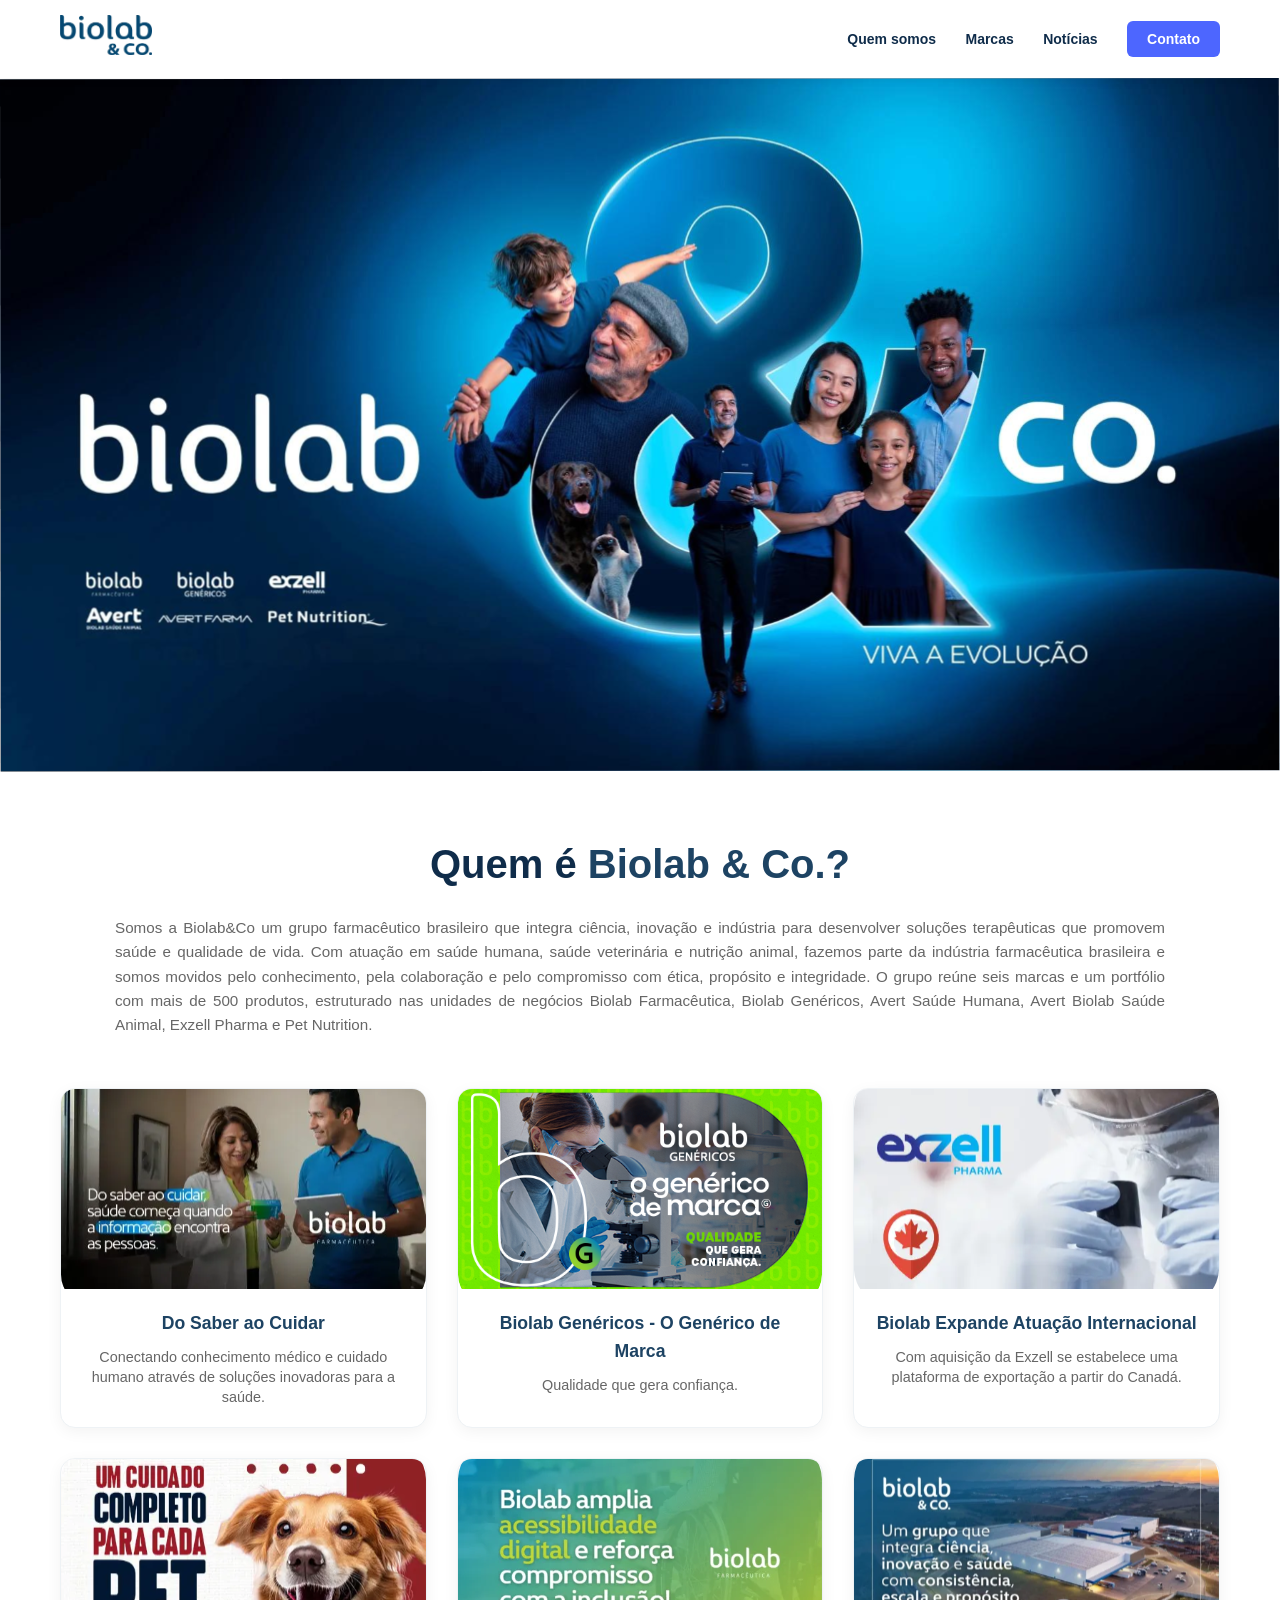
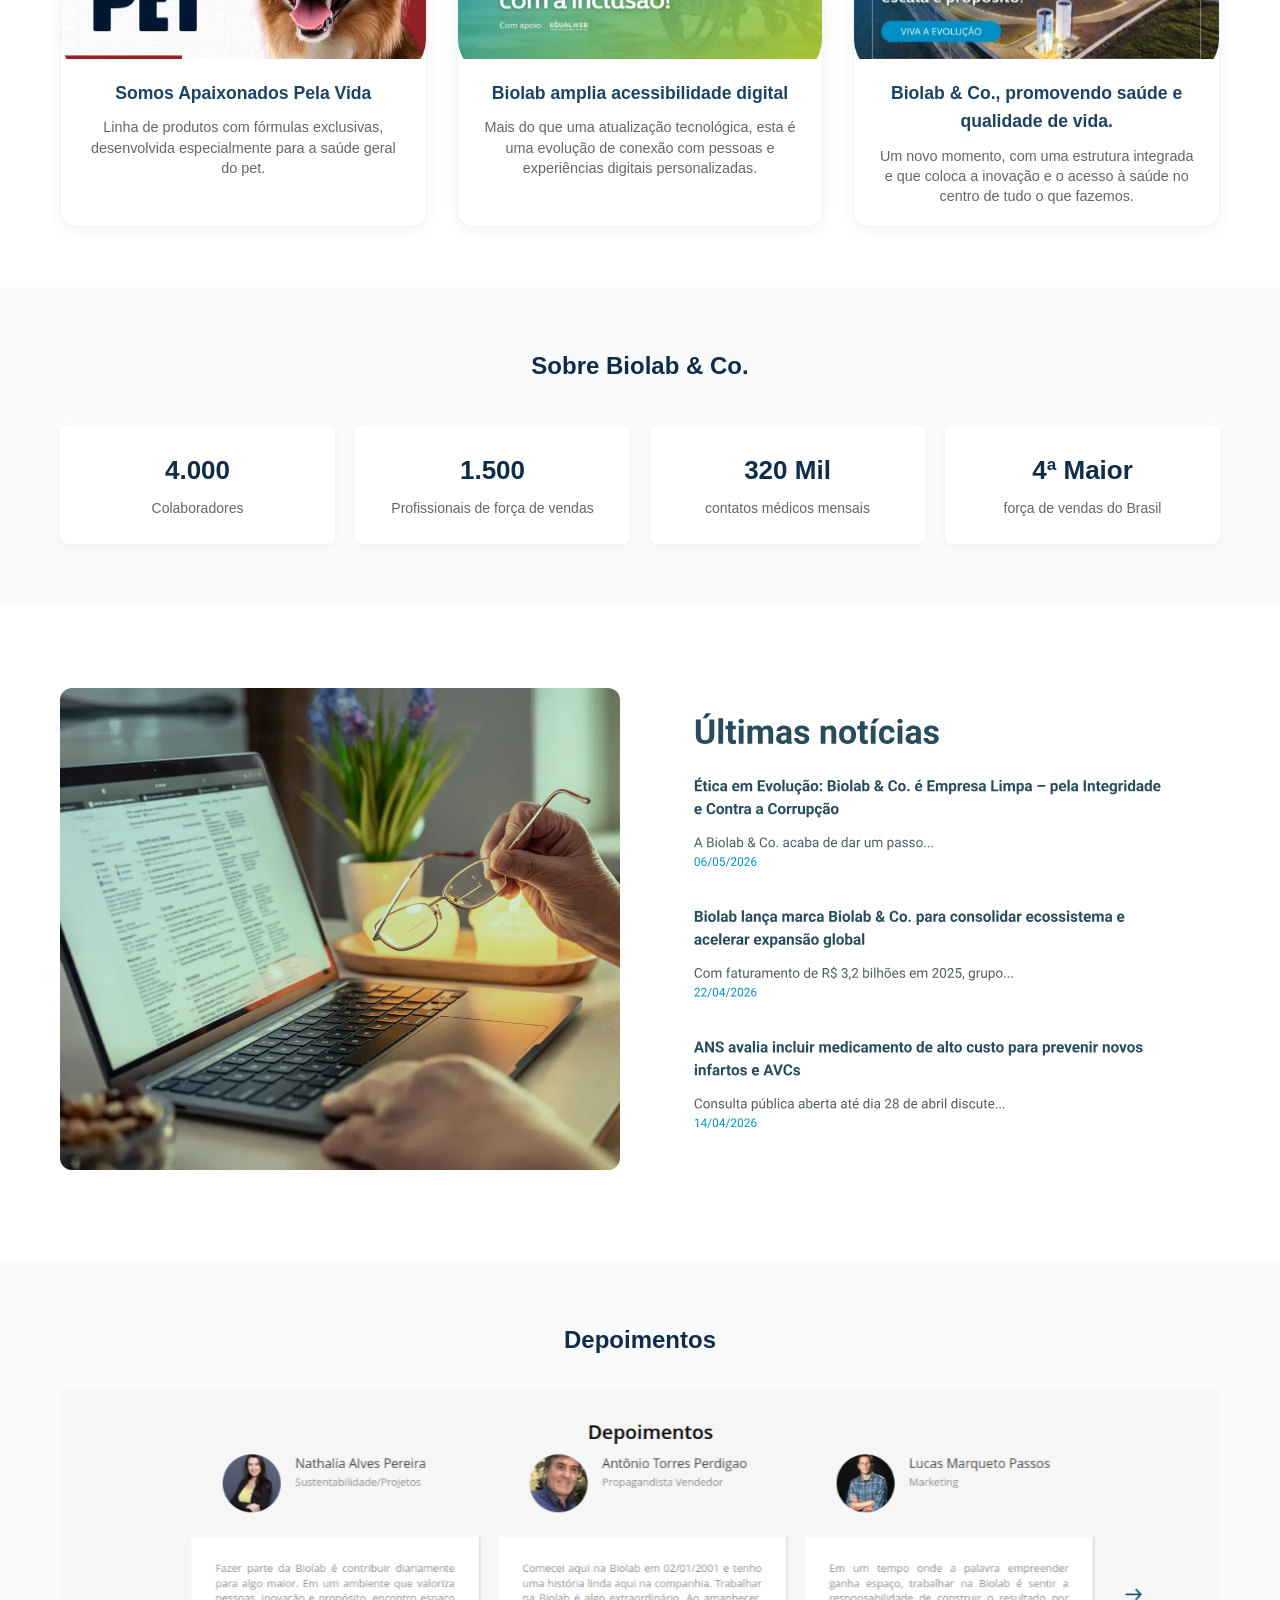
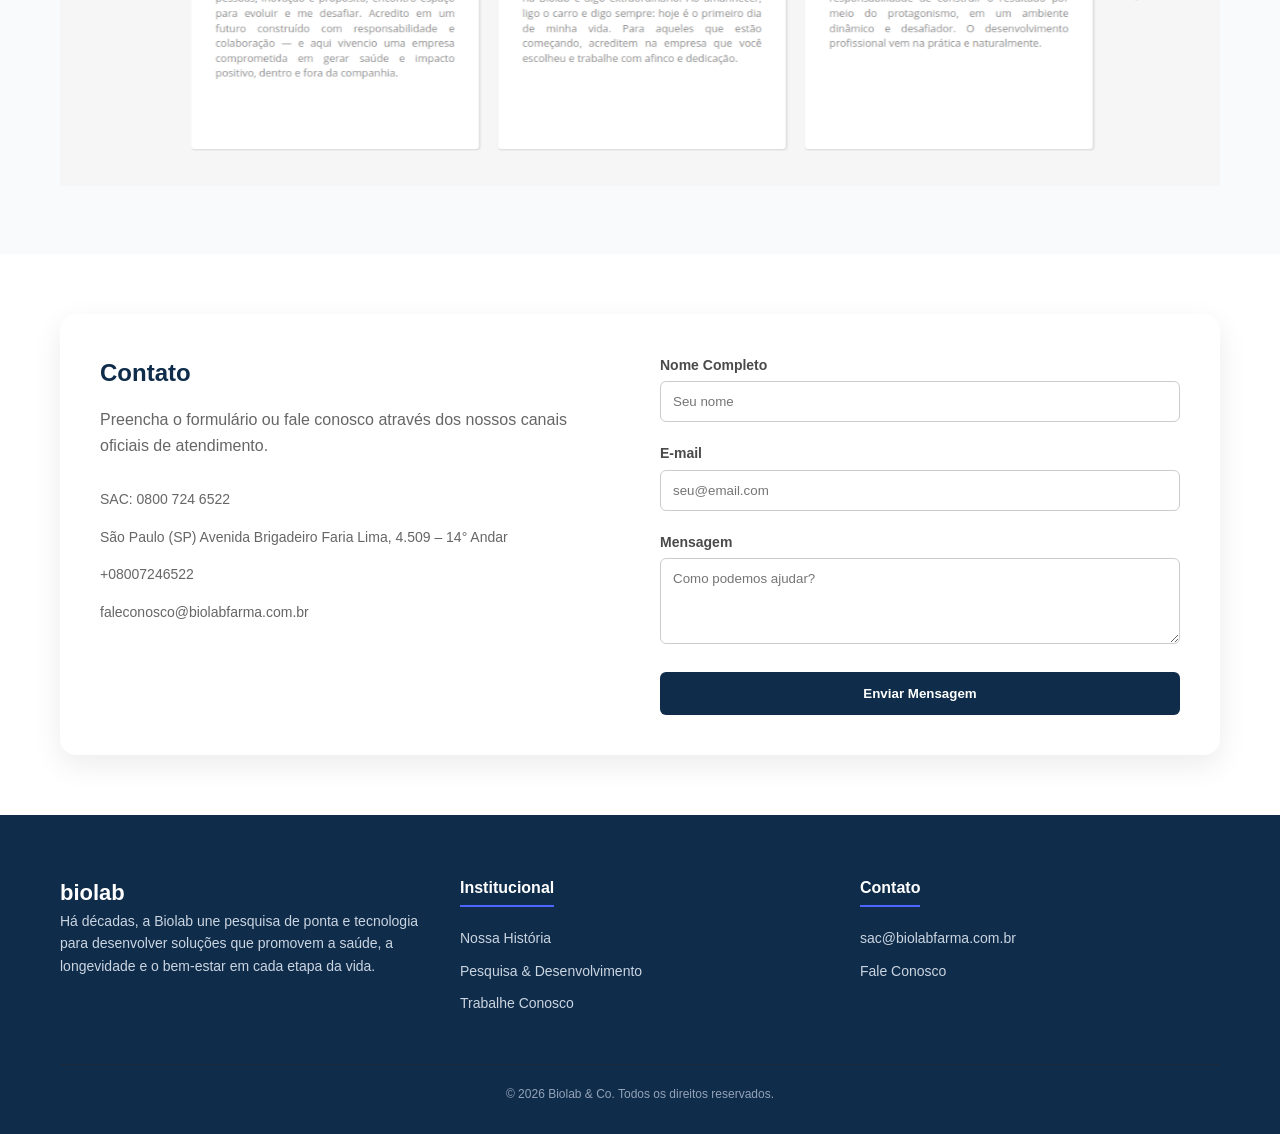
==== landingpageBiolab/index.html @ 8b9d854e "Add files via upload" ====
<!DOCTYPE html>
<html lang="pt-BR">
<head>
    <meta charset="UTF-8">
    <meta name="viewport" content="width=device-width, initial-scale=1.0">
    <title>Biolab & Co. | Viva a Evolução</title>
    <link rel="stylesheet" href="style.css">
</head>
<body>

    <header>
        <div class="container nav-container">
            <div class="logo">
                <img src="./docs/src/assets/image/logobiolab.webp" alt="Logo Biolab">
            </div>
            <nav class="menu">
                <a href="#">Quem somos</a>
                <a href="#">Marcas</a>
                <a href="#">Notícias</a>
                <a href="#" class="btn-contato">Contato</a>
            </nav>
        </div>
    </header>

    <section class="hero">
        <img src="./docs/src/assets/image/Frame.svg" alt="Banner Principal Biolab" class="hero-banner-img">
    </section>

    <section class="quem-somos">
        <div class="container">
            <h2>Quem é <span class="destaque-azul">Biolab & Co.?</span></h2>
            <p class="intro">Somos a Biolab&Co um grupo farmacêutico brasileiro que integra ciência, inovação e indústria para desenvolver soluções terapêuticas que promovem saúde e qualidade de vida. Com atuação em saúde humana, saúde veterinária e nutrição animal, fazemos parte da indústria farmacêutica brasileira e somos movidos pelo conhecimento, pela colaboração e pelo compromisso com ética, propósito e integridade. O grupo reúne seis marcas e um portfólio com mais de 500 produtos, estruturado nas unidades de negócios Biolab Farmacêutica, Biolab Genéricos, Avert Saúde Humana, Avert Biolab Saúde Animal, Exzell Pharma e Pet Nutrition.</p>
            
            <div class="cards-grid">
                <div class="marca-card">
                    <div class="card-img">
                        <img src="./docs/src/assets/image/Cena_.svg" alt="Do Saber ao Cuidar">
                    </div>
                    <div class="marca-info">
                        <h4>Do Saber ao Cuidar</h4>
                        <p>Conectando conhecimento médico e cuidado humano através de soluções inovadoras para a saúde.</p>
                    </div>
                </div>

                <div class="marca-card">
                    <div class="card-img">
                        <img src="./docs/src/assets/image/Banner Carrossel Biolab Genéricos - O Genérico de Marca.svg" alt="Biolab Genéricos">
                    </div>
                    <div class="marca-info">
                        <h4>Biolab Genéricos - O Genérico de Marca</h4>
                        <p>Qualidade que gera confiança.</p>
                    </div>
                </div>

                <div class="marca-card">
                    <div class="card-img">
                        <img src="./docs/src/assets/image/image 7.svg" alt="Exzell Pharma">
                    </div>
                    <div class="marca-info">
                        <h4>Biolab Expande Atuação Internacional</h4>
                        <p>Com aquisição da Exzell se estabelece uma plataforma de exportação a partir do Canadá.</p>
                    </div>
                </div>

                <div class="marca-card">
                    <div class="card-img">
                        <img src="./docs/src/assets/image/image 8.svg" alt="Avert Saúde Animal">
                    </div>
                    <div class="marca-info">
                        <h4>Somos Apaixonados Pela Vida</h4>
                        <p>Linha de produtos com fórmulas exclusivas, desenvolvida especialmente para a saúde geral do pet.</p>
                    </div>
                </div>

                <div class="marca-card">
                    <div class="card-img">
                        <img src="./docs/src/assets/image/image 5.svg" alt="Acessibilidade Digital">
                    </div>
                    <div class="marca-info">
                        <h4>Biolab amplia acessibilidade digital</h4>
                        <p>Mais do que uma atualização tecnológica, esta é uma evolução de conexão com pessoas e experiências digitais personalizadas.</p>
                    </div>
                </div>

                <div class="marca-card">
                    <div class="card-img">
                        <img src="./docs/src/assets/image/image 6.svg" alt="Biolab & Co">
                    </div>
                    <div class="marca-info">
                        <h4>Biolab & Co., promovendo saúde e qualidade de vida.</h4>
                        <p>Um novo momento, com uma estrutura integrada e que coloca a inovação e o acesso à saúde no centro de tudo o que fazemos.</p>
                    </div>
                </div>
            </div>
        </div>
    </section>

    <section class="sobre-metricas">
        <div class="container">
            <h2 class="section-title-center">Sobre Biolab & Co.</h2>
            <div class="metricas-grid">
                <div class="metrica-item">
                    <div class="metrica-texto">
                        <h3>4.000</h3>
                        <p>Colaboradores</p>
                    </div>
                </div>
                <div class="metrica-item">
                    <div class="metrica-texto">
                        <h3>1.500</h3>
                        <p>Profissionais de força de vendas</p>
                    </div>
                </div>
                <div class="metrica-item">
                    <div class="metrica-texto">
                        <h3>320 Mil</h3>
                        <p>contatos médicos mensais</p>
                    </div>
                </div>
                <div class="metrica-item">
                    <div class="metrica-texto">
                        <h3>4ª Maior</h3>
                        <p>força de vendas do Brasil</p>
                    </div>
                </div>
            </div>
        </div>
    </section>

    <section class="noticias">
        <div class="container noticias-container">
            <div class="noticias-img">
                <div class="img">
                    <img src="./docs/src/assets/image/thumb-not-home.webp" alt="Notícias">
                </div>
            </div>
            <div class="noticias-content">
                <img src="./docs/src/assets/image/Background.svg" alt="Fundo">
            </div>
        </div>
    </section>

    <section class="depoimentos">
        <div class="container">
            <h2>Depoimentos</h2>
            <div class="depoimentos-img">
                <div class="img">
                    <img src="./docs/src/assets/image/Captura de tela de 2026-04-27 08-31-08 1.svg" alt="Depoimento">
                </div>
            </div>
        </div>
    </section>

    <section class="contato">
        <div class="container">
            <div class="contato-box">
                <div class="contato-info">
                    <h2>Contato</h2>
                    <p>Preencha o formulário ou fale conosco através dos nossos canais oficiais de atendimento.</p>
                    <div class="contato-canais">
                        <p>SAC: 0800 724 6522</p>
                        <p>São Paulo (SP) Avenida Brigadeiro Faria Lima, 4.509 – 14° Andar</p>
                        <p>+08007246522</p>
                        <p>faleconosco@biolabfarma.com.br</p>
                    </div>
                </div>
                
                <form>
                    <div class="form-grupo">
                        <label>Nome Completo</label>
                        <input type="text" placeholder="Seu nome">
                    </div>
                    <div class="form-grupo">
                        <label>E-mail</label>
                        <input type="email" placeholder="seu@email.com">
                    </div>
                    <div class="form-grupo">
                        <label>Mensagem</label>
                        <textarea rows="4" placeholder="Como podemos ajudar?"></textarea>
                    </div>
                    <button type="submit" class="btn-enviar">Enviar Mensagem</button>
                </form>
            </div>
        </div>
    </section>

    <footer>
        <div class="container">
            <div class="footer-grid">
                <div class="footer-col">
                    <h3>biolab</h3>
                    <p class="footer-desc">Há décadas, a Biolab une pesquisa de ponta e tecnologia para desenvolver soluções que promovem a saúde, a longevidade e o bem-estar em cada etapa da vida.</p>
                </div>
                <div class="footer-col">
                    <h4>Institucional</h4>
                    <p>Nossa História</p>
                    <p>Pesquisa & Desenvolvimento</p>
                    <p>Trabalhe Conosco</p>
                </div>
                <div class="footer-col">
                    <h4>Contato</h4>
                    <p>sac@biolabfarma.com.br</p>
                    <p>Fale Conosco</p>
                </div>
            </div>
            <p class="footer-copy">
                &copy; 2026 Biolab & Co. Todos os direitos reservados.
            </p>
        </div>
    </footer>

</body>
</html>
---- landingpageBiolab/style.css ----
/* ==========================================================================
   CONFIGURAÇÕES GERAIS E LIMPEZA
   ========================================================================== */
* {
    margin: 0;
    padding: 0;
    box-sizing: border-box;
    font-family: 'Segoe UI', Roboto, Helvetica, Arial, sans-serif;
}

body {
    background-color: #ffffff;
    color: #4a4a4a;
    line-height: 1.6;
}

/* Caixa invisível que limita a largura máxima do conteúdo de texto no centro */
.container {
    max-width: 1200px;
    margin: 0 auto;
    padding: 0 20px;
    width: 100%;
}

/* ==========================================================================
   1. BARRA DE NAVEGAÇÃO (HEADER)
   ========================================================================== */
header {
    background: #ffffff;
    padding: 15px 0;
    box-shadow: 0 2px 10px rgba(0,0,0,0.05);
    position: sticky;
    top: 0;
    z-index: 1000;
}

.nav-container {
    display: flex;
    justify-content: space-between;
    align-items: center;
}

.logo img {
    height: 40px;
}

.menu a {
    color: #0f2c4a;
    text-decoration: none;
    margin-left: 25px;
    font-weight: 600;
    font-size: 14px;
}

.menu .btn-contato {
    background-color: #4d66ff;
    color: white !important;
    padding: 10px 20px;
    border-radius: 6px;
}

/* ==========================================================================
   2. HERO SECTION (BANNER PRINCIPAL TOTALMENTE ESTICADO)
   ========================================================================== */
.hero {
    width: 100%;       /* Faz a seção do banner ocupar toda a largura da tela */
    padding: 0;        /* Remove qualquer espaço interno que criaria bordas brancas */
    margin: 0;         /* Remove espaços por fora */
    overflow: hidden;  /* Evita que a imagem crie barras de rolagem laterais */
    display: block;    /* Garante o comportamento correto do bloco */
}

.hero-banner-img {
    width: 100%;       /* Obriga a foto a se esticar de ponta a ponta na tela */
    height: auto;      /* Mantém a proporção correta da imagem para não amassar */
    display: block;    /* Remove um pequeno espacinho em branco que nasce embaixo de fotos */
}

/* ==========================================================================
   3. SEÇÃO QUEM SOMOS (GRID DE MARCAS)
   ========================================================================== */
.quem-somos {
    padding: 60px 0;
    background-color: #ffffff;
}

.quem-somos h2 {
    font-size: 2.5rem;
    color: #0f2c4a;
    margin-bottom: 20px;
    text-align: center;
    font-weight: 700;
}

.quem-somos .destaque-azul {
    color: #1d4363;
}

.quem-somos .intro {
    font-size: 0.95rem;
    color: #666666;
    max-width: 1050px;
    margin: 0 auto 50px auto;
    text-align: justify;
}

/* Distribui os 6 cartões em 3 colunas perfeitas e alinhadas */
.cards-grid {
    display: grid;
    grid-template-columns: repeat(3, 1fr);
    gap: 30px;
}

/* Estilo visual de cada cartão */
.marca-card {
    background: #ffffff;
    border: 1px solid #eef2f5;
    border-radius: 15px;
    overflow: hidden;
    text-align: left;
    box-shadow: 0 4px 15px rgba(0,0,0,0.05);
    display: flex;
    flex-direction: column;
    transition: transform 0.3s ease;
}

/* Efeito suave de subida ao passar o mouse */
.marca-card:hover {
    transform: translateY(-5px);
}

.card-img {
    width: 100%;
    height: 200px;
    overflow: hidden;
}

.card-img img {
    width: 100%;
    height: 100%;
    object-fit: cover;
}

.marca-info {
    padding: 20px;
    text-align: center;
}

.marca-info h4 {
    font-size: 1.1rem;
    color: #1d4363;
    margin-bottom: 10px;
    font-weight: 700;
}

.marca-info p {
    font-size: 0.9rem;
    color: #666666;
    line-height: 1.4;
}

/* ==========================================================================
   4. SOBRE / MÉTRICAS
   ========================================================================== */
.sobre-metricas {
    padding: 60px 0;
    background-color: #f8fafc;
}

.section-title-center {
    color: #0f2c4a;
    margin-bottom: 40px;
    text-align: center;
}

/* Grade para as 4 caixas de números ficarem lado a lado */
.metricas-grid {
    display: grid;
    grid-template-columns: repeat(4, 1fr);
    gap: 20px;
}

.metrica-item {
    background: white;
    padding: 25px;
    border-radius: 8px;
    text-align: center;
    box-shadow: 0 2px 8px rgba(0,0,0,0.04);
}

.metrica-texto h3 {
    font-size: 26px;
    color: #0f2c4a;
    margin-bottom: 5px;
}

.metrica-texto p {
    font-size: 14px;
    color: #666;
}

/* ==========================================================================
   5. ÚLTIMAS NOTÍCIAS
   ========================================================================== */
.noticias {
    padding: 60px 0;
}

.noticias-container {
    display: grid;
    grid-template-columns: 1fr 1fr;
    gap: 40px;
    align-items: center;
}

.noticias-img img, 
.noticias-content img {
    width: 100%;
    height: auto;
    border-radius: 12px;
}

/* ==========================================================================
   6. DEPOIMENTOS
   ========================================================================== */
.depoimentos {
    background-color: #f8fafc;
    padding: 60px 0;
    text-align: center;
}

.depoimentos h2 {
    color: #0f2c4a;
    margin-bottom: 30px;
}

.depoimentos-img img {
    max-width: 100%;
    height: auto;
}

/* ==========================================================================
   7. CONTATO E FORMULÁRIO
   ========================================================================== */
.contato {
    padding: 60px 0;
}

.contato-box {
    background: white;
    border-radius: 16px;
    box-shadow: 0 10px 30px rgba(0,0,0,0.08);
    padding: 40px;
    display: grid;
    grid-template-columns: 1fr 1fr;
    gap: 40px;
}

.contato-info h2 {
    color: #0f2c4a;
}

.contato-info p {
    margin-top: 15px;
    color: #666;
}

.contato-canais {
    margin-top: 30px;
    font-size: 14px;
}

.contato-canais p {
    margin-bottom: 10px;
}

.form-grupo {
    margin-bottom: 20px;
}

.form-grupo label {
    display: block;
    font-size: 14px;
    font-weight: 600;
    margin-bottom: 5px;
}

.form-grupo input, 
.form-grupo textarea {
    width: 100%;
    padding: 12px;
    border: 1px solid #ccc;
    border-radius: 6px;
}

.btn-enviar {
    background-color: #0f2c4a;
    color: white;
    border: none;
    padding: 14px;
    width: 100%;
    border-radius: 6px;
    cursor: pointer;
    font-weight: bold;
}

/* ==========================================================================
   8. RODAPÉ (FOOTER)
   ========================================================================== */
footer {
    background-color: #0f2c4a;
    color: white;
    padding: 60px 0 30px 0;
}

.footer-grid {
    display: grid;
    grid-template-columns: repeat(3, 1fr);
    gap: 40px;
    margin-bottom: 40px;
}

.footer-col h3 {
    font-size: 22px;
}

.footer-col h4 {
    margin-bottom: 20px;
    border-bottom: 2px solid #4d66ff;
    padding-bottom: 5px;
    display: inline-block;
}

.footer-col p {
    font-size: 14px;
    color: #cbd5e1;
    margin-bottom: 10px;
}

.footer-copy {
    text-align: center;
    font-size: 12px;
    color: #94a3b8;
    border-top: 1px solid #1e293b;
    padding-top: 20px;
}

/* ==========================================================================
   9. ADAPTAÇÃO PARA CELULARES E TABLETS
   ========================================================================== */
@media (max-width: 992px) {
    .cards-grid {
        grid-template-columns: repeat(2, 1fr);
    }
    .metricas-grid {
        grid-template-columns: repeat(2, 1fr);
    }
}

@media (max-width: 768px) {
    /* No celular tudo se empilha automaticamente em uma coluna só */
    .cards-grid,
    .metricas-grid,
    .noticias-container,
    .contato-box,
    .footer-grid {
        grid-template-columns: 1fr;
    }
    
    .menu {
        display: none;
    }
    
    .quem-somos h2 {
        font-size: 2rem;
    }
}
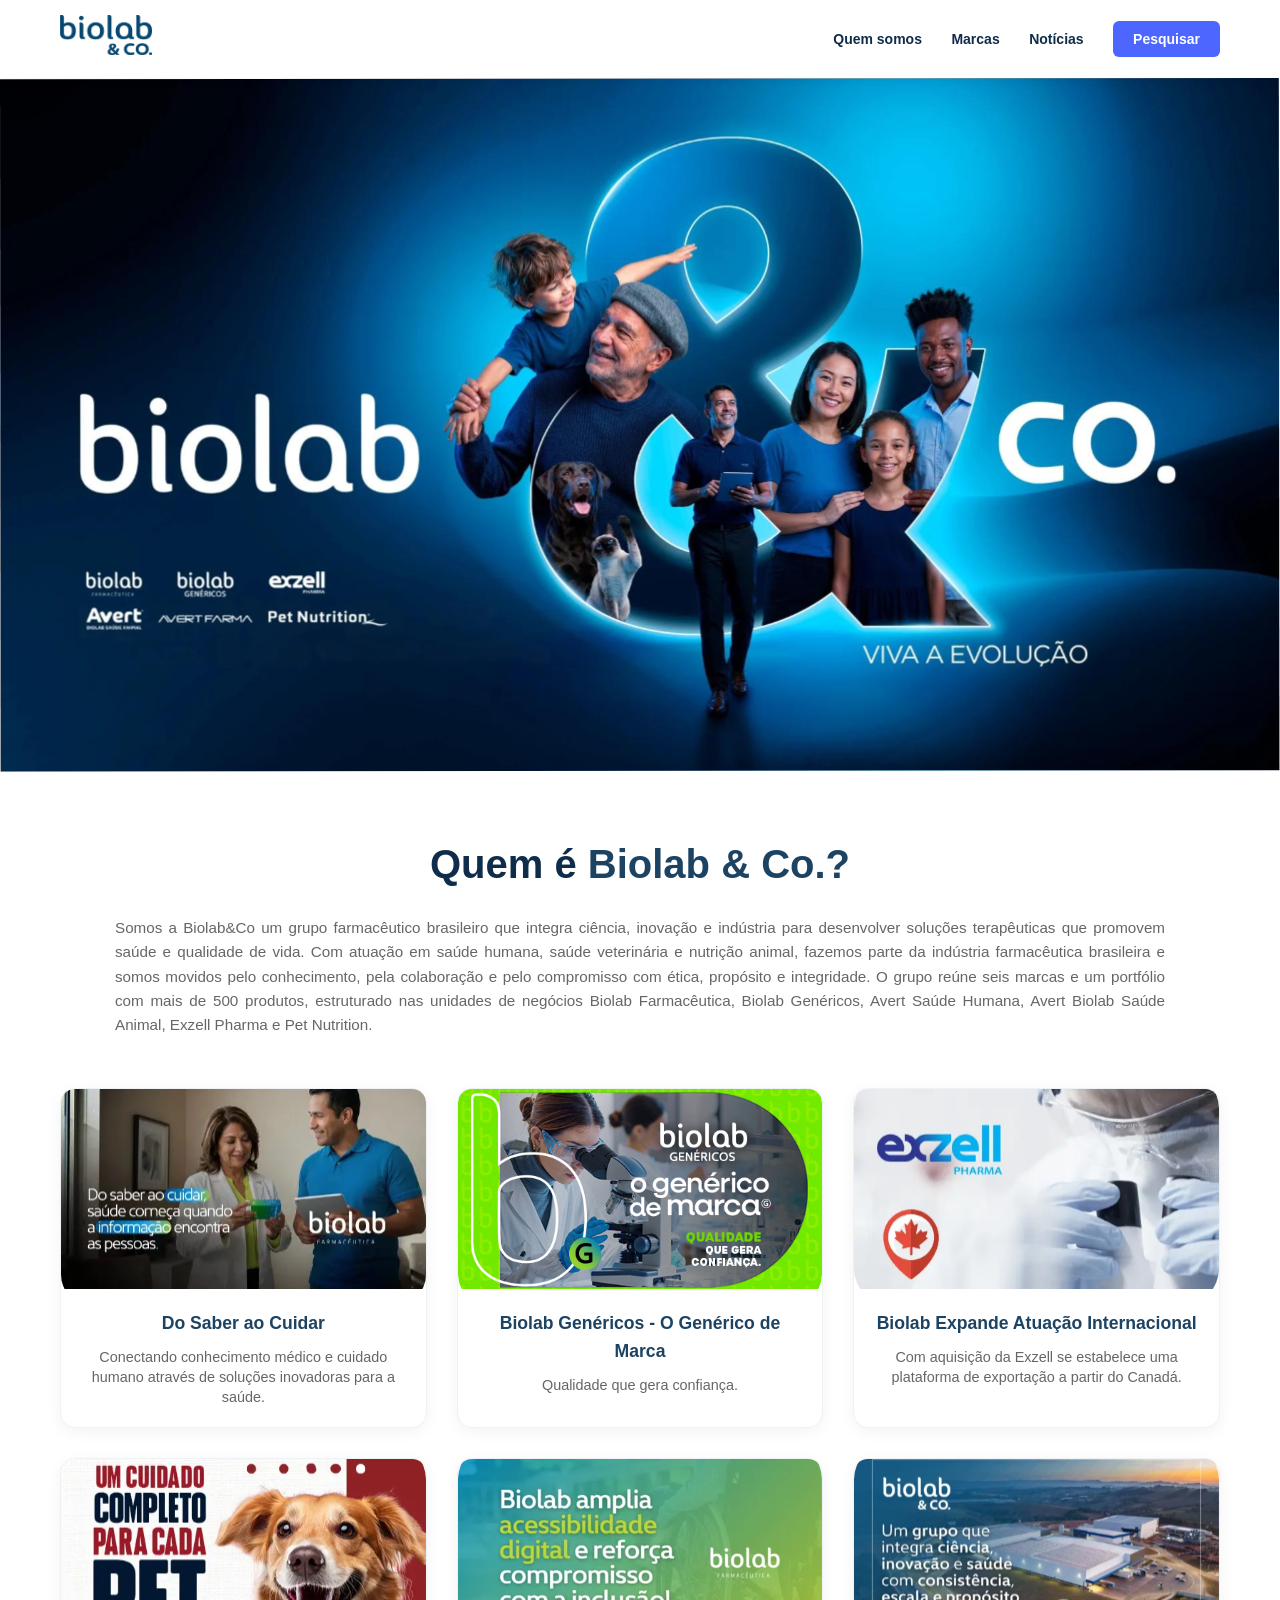
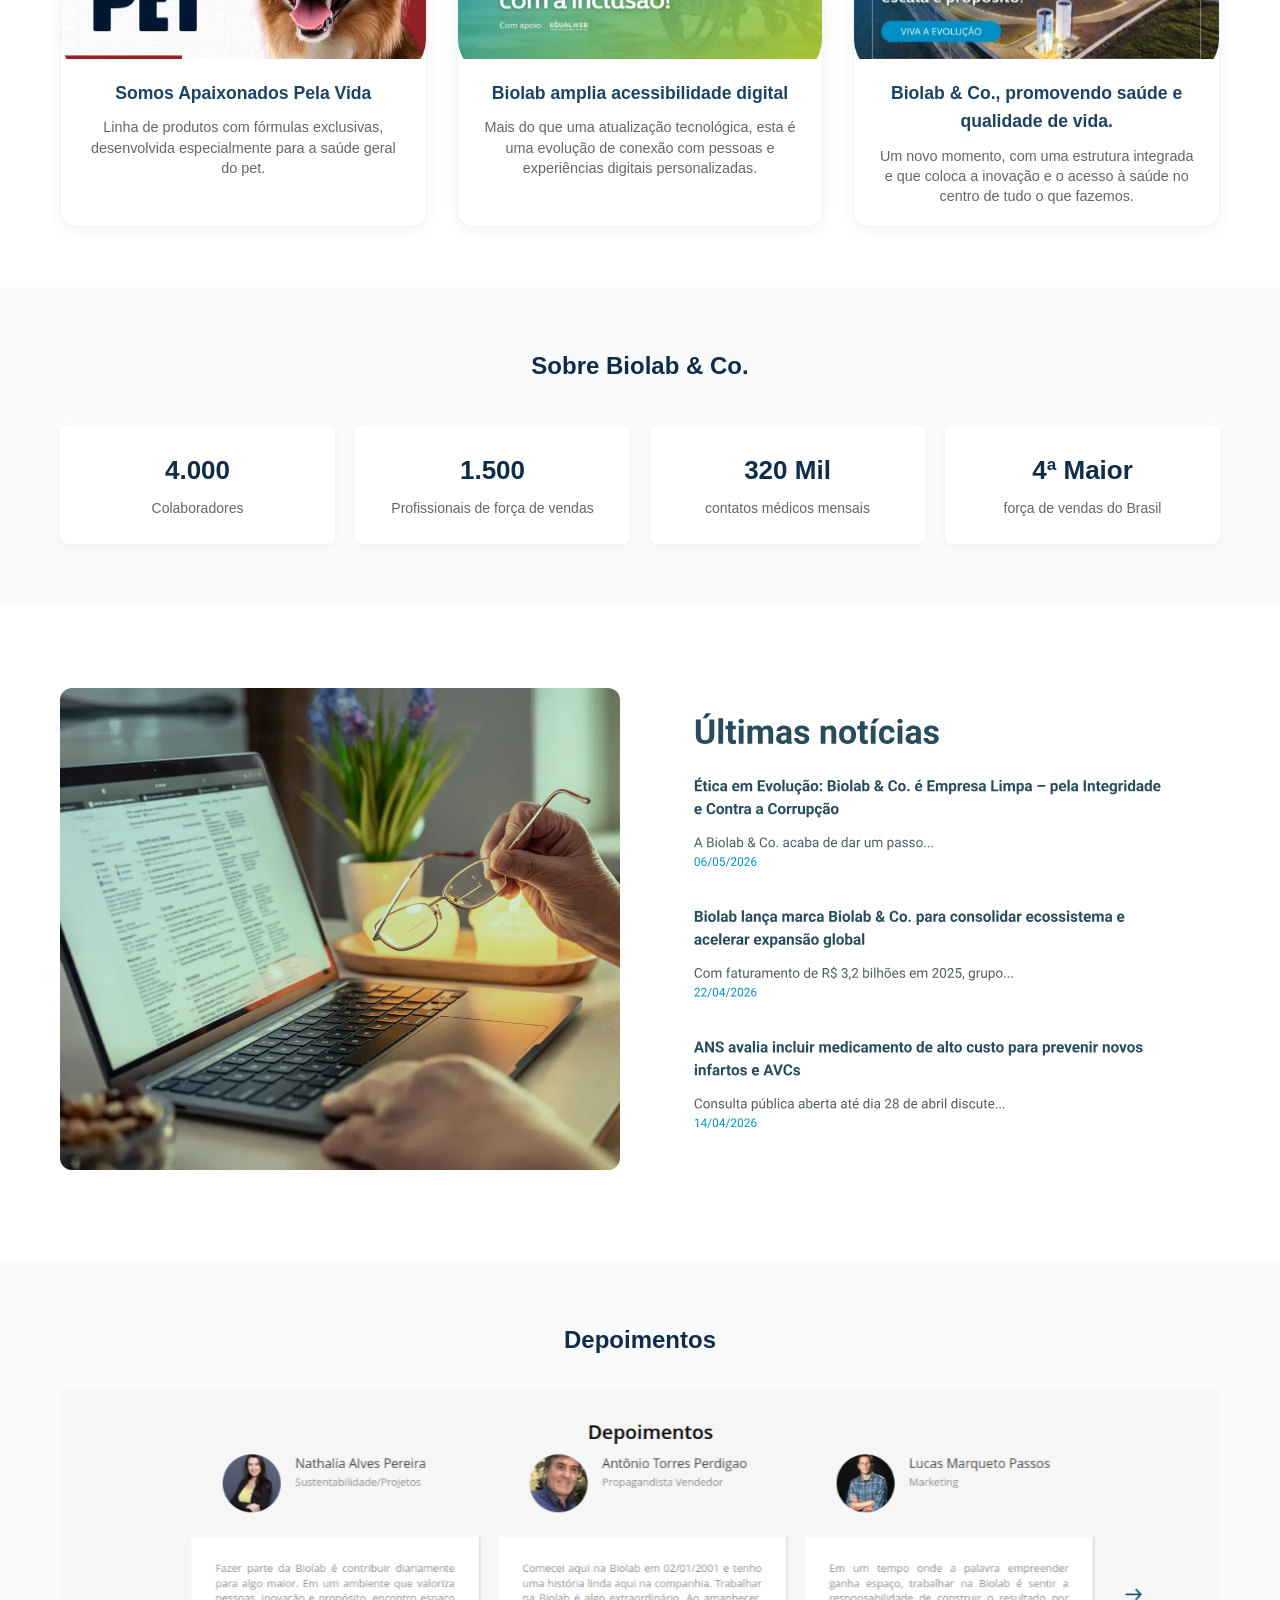
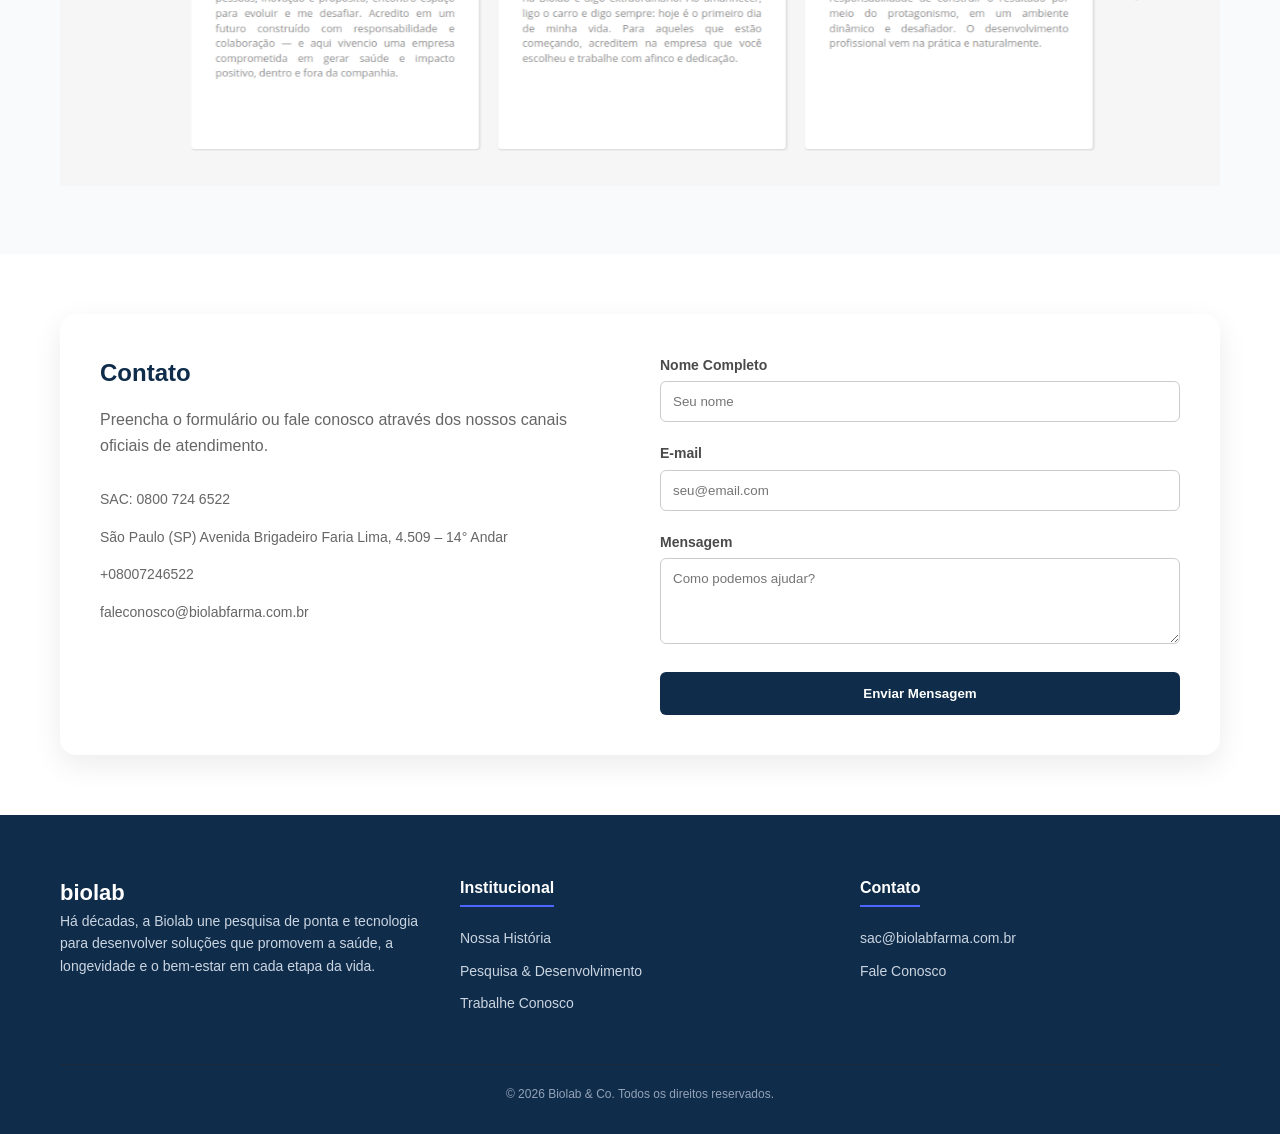
==== commit 421fa1a7: "Atualizar o index.html" ====
--- a/landingpageBiolab/index.html
+++ b/landingpageBiolab/index.html
@@ -17,7 +17,7 @@
                 <a href="#">Quem somos</a>
                 <a href="#">Marcas</a>
                 <a href="#">Notícias</a>
-                <a href="#" class="btn-contato">Contato</a>
+                <a href="#" class="btn-contato">Pesquisar</a>
             </nav>
         </div>
     </header>
